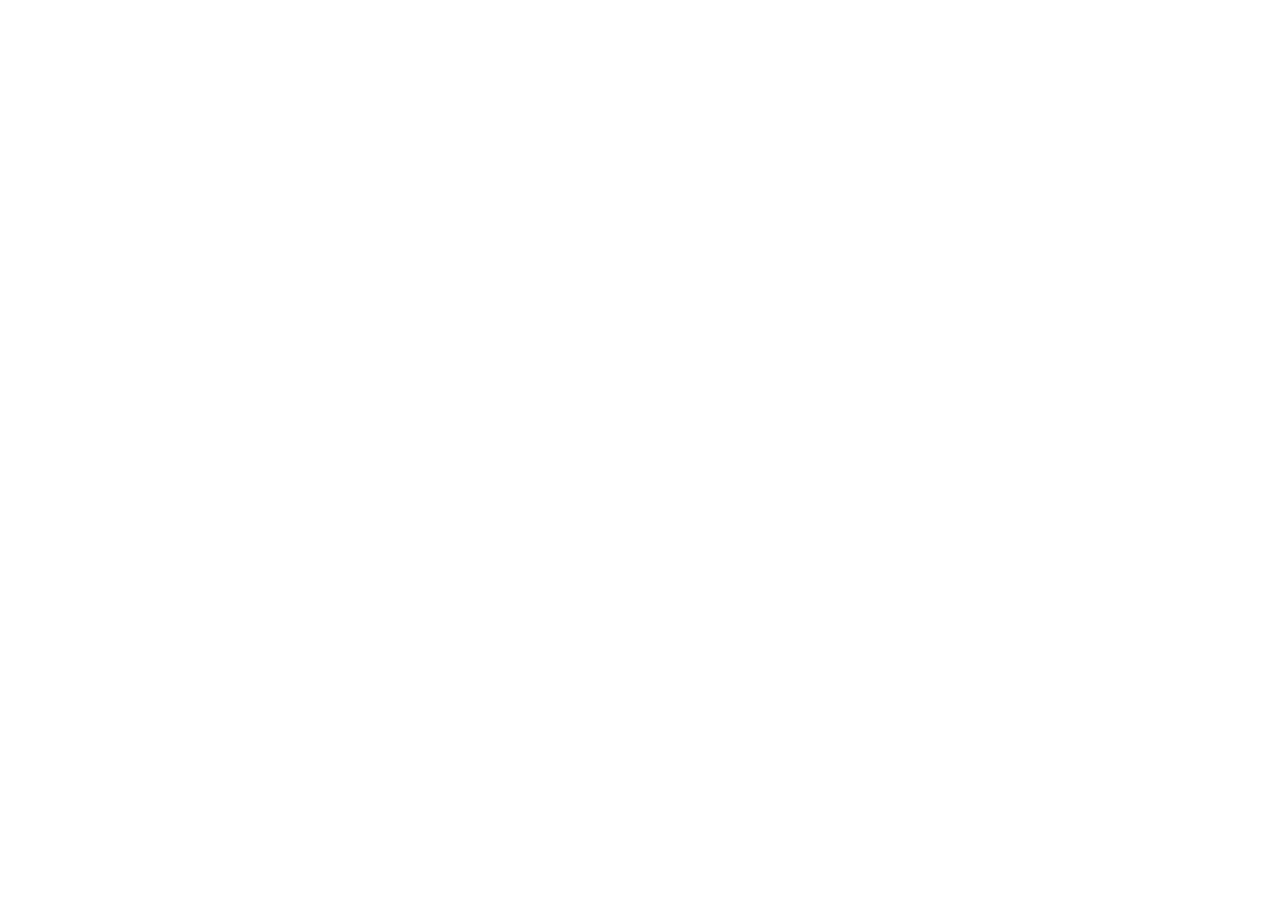
==== index.html @ 561a9028 "Updates" ====
<!doctype html>
<html lang="es">

<head>
    <meta charset="UTF-8" />
    <meta name="viewport" content="width=device-width, initial-scale=1.0" />
    <title>Evento Murcia 2025</title>
    <meta name="description" content="Demo de web para conferencias: speakers, agenda, entradas y mapa." />
    <link rel="icon" type="image/svg+xml" href="/favicon.svg" />
  <script type="module" crossorigin src="/eventos-conf/assets/index-C3f2xNwi.js"></script>
  <link rel="stylesheet" crossorigin href="/eventos-conf/assets/index-CJAf4fSR.css">
</head>

<body class="bg-white text-neutral-900">
    <div id="root"></div>
</body>

</html>
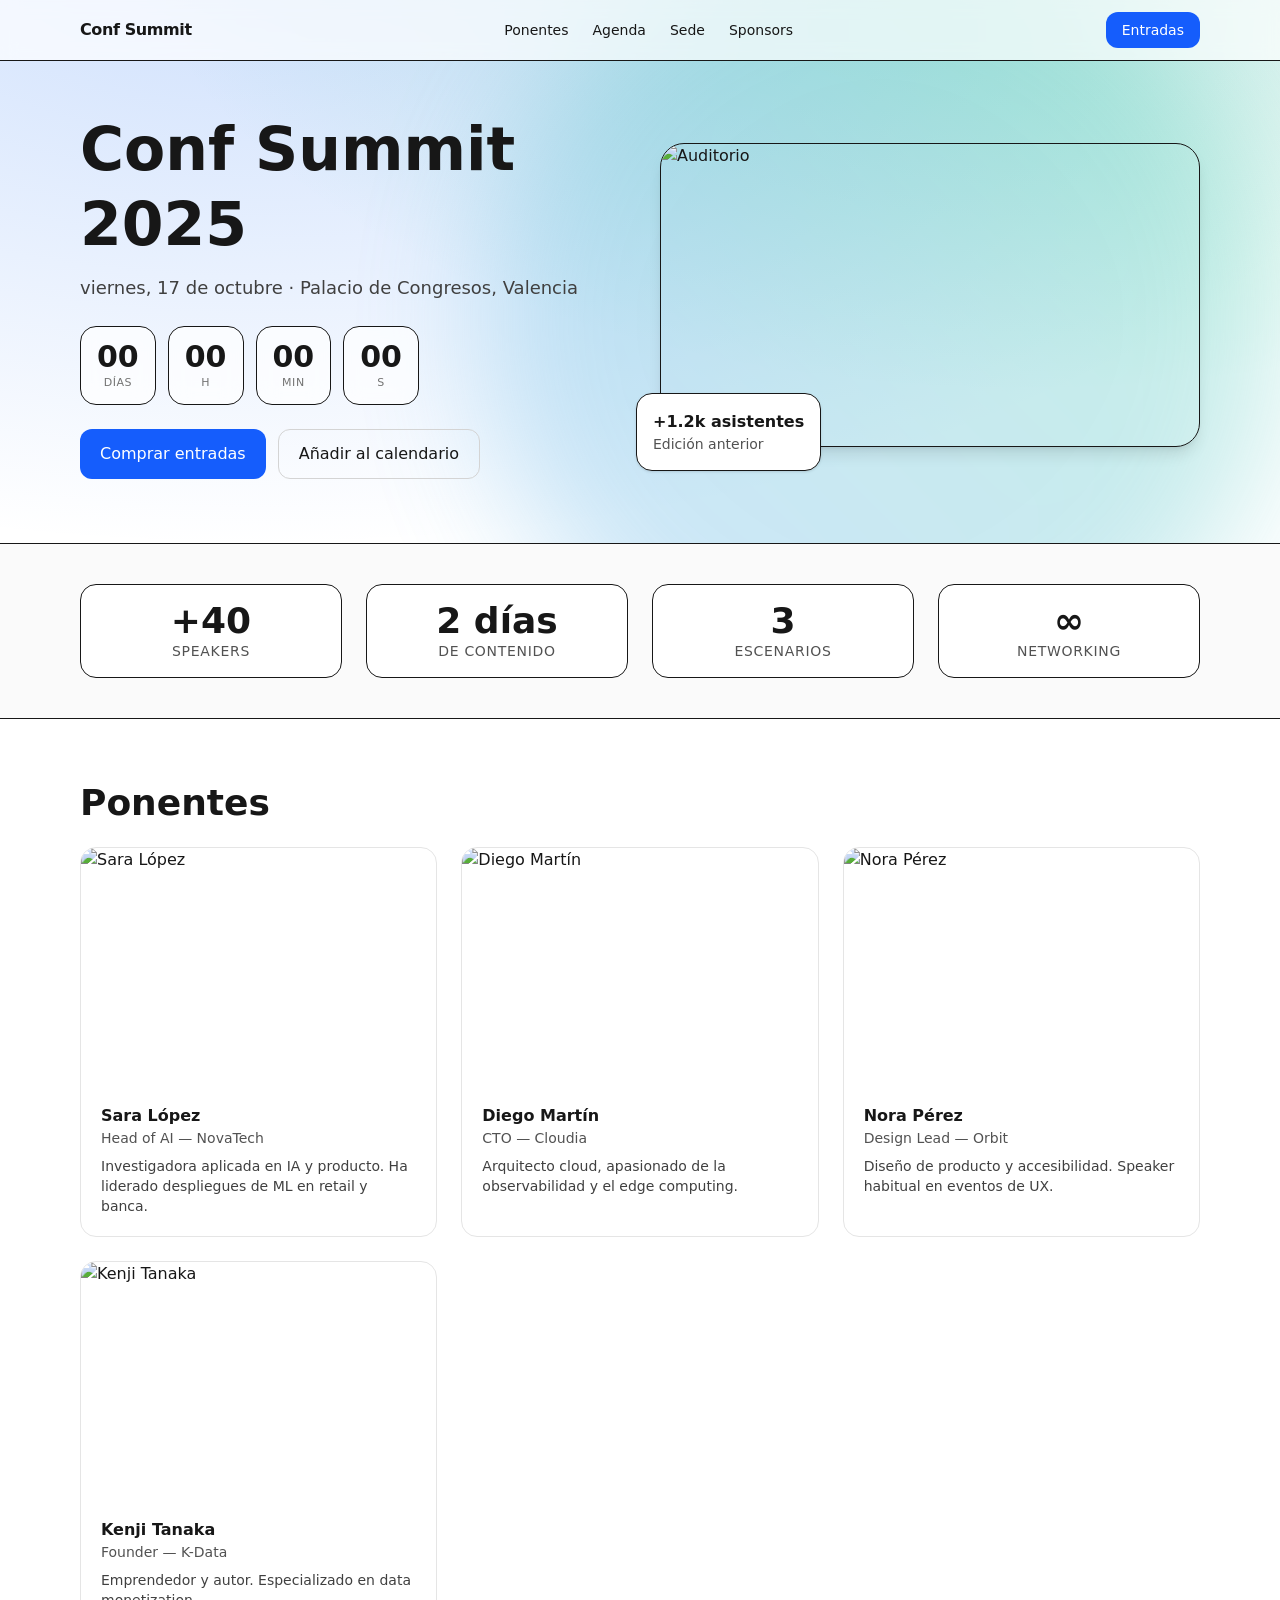
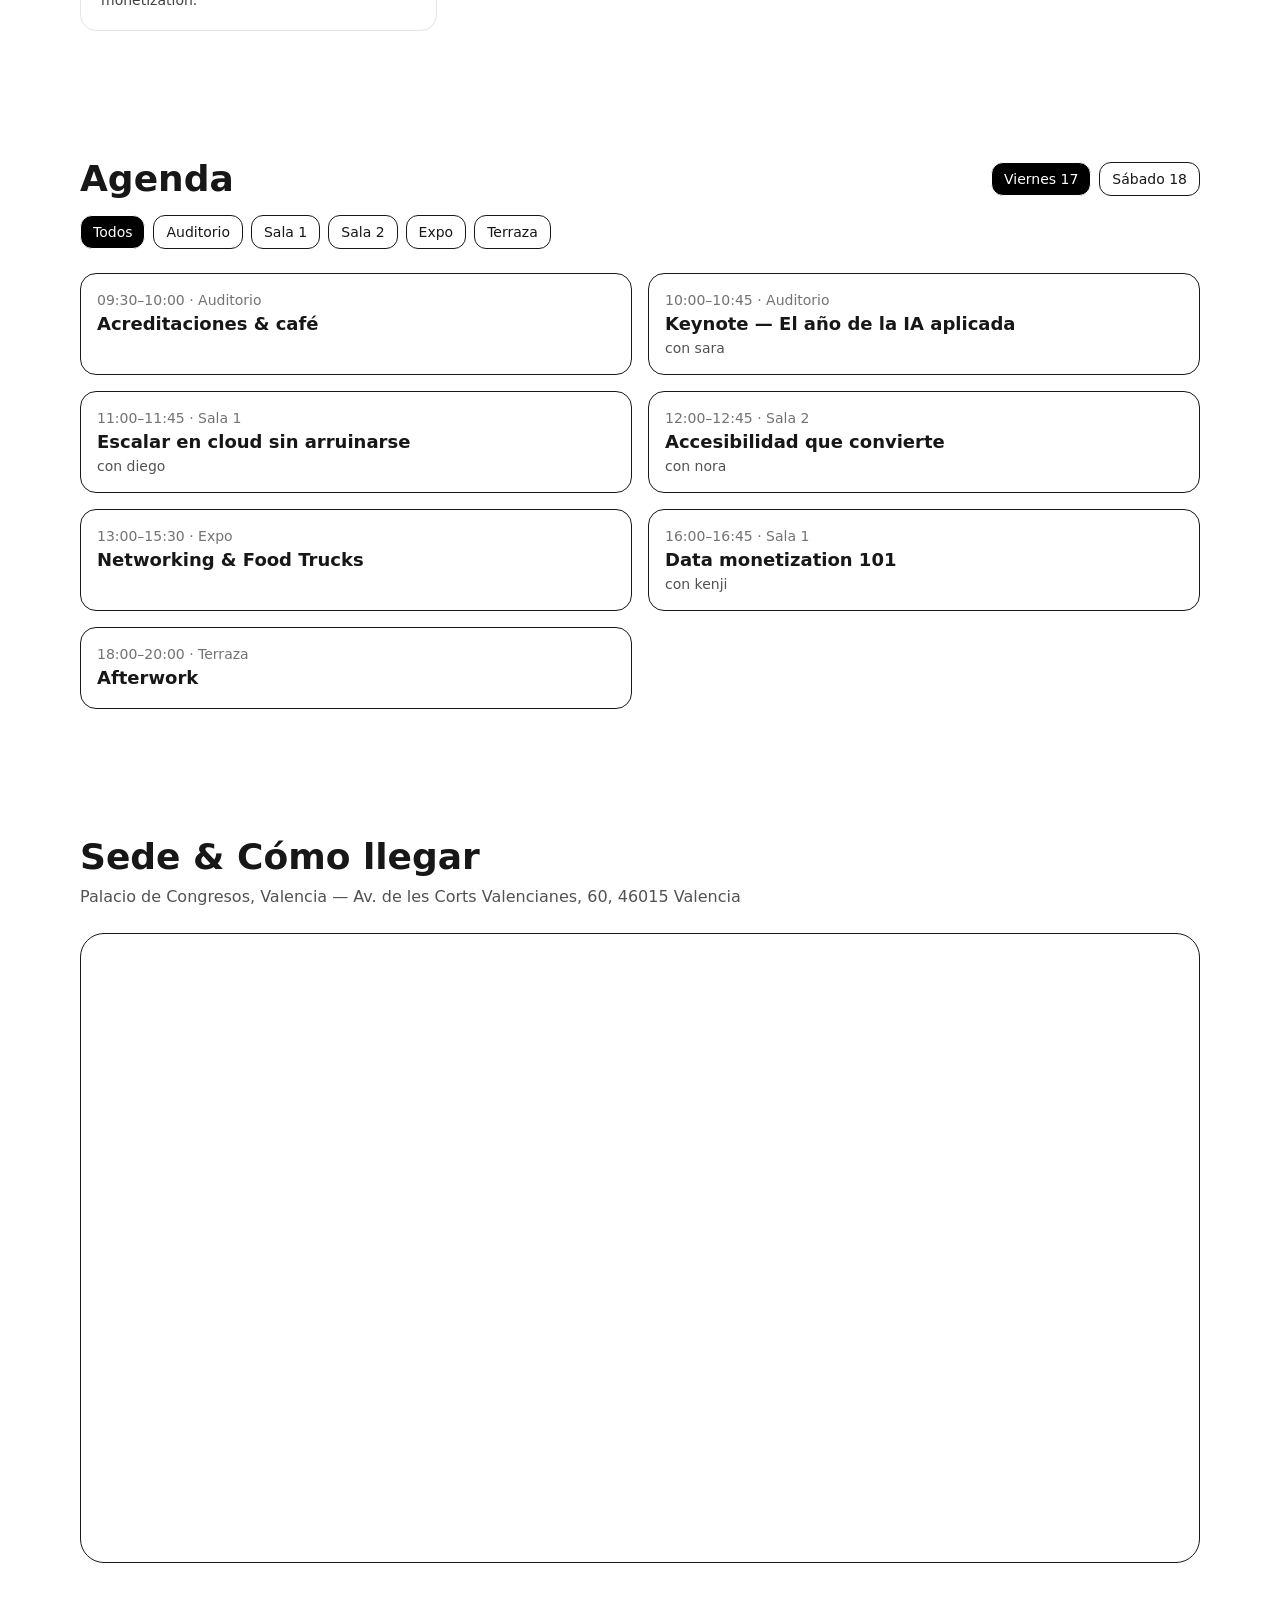
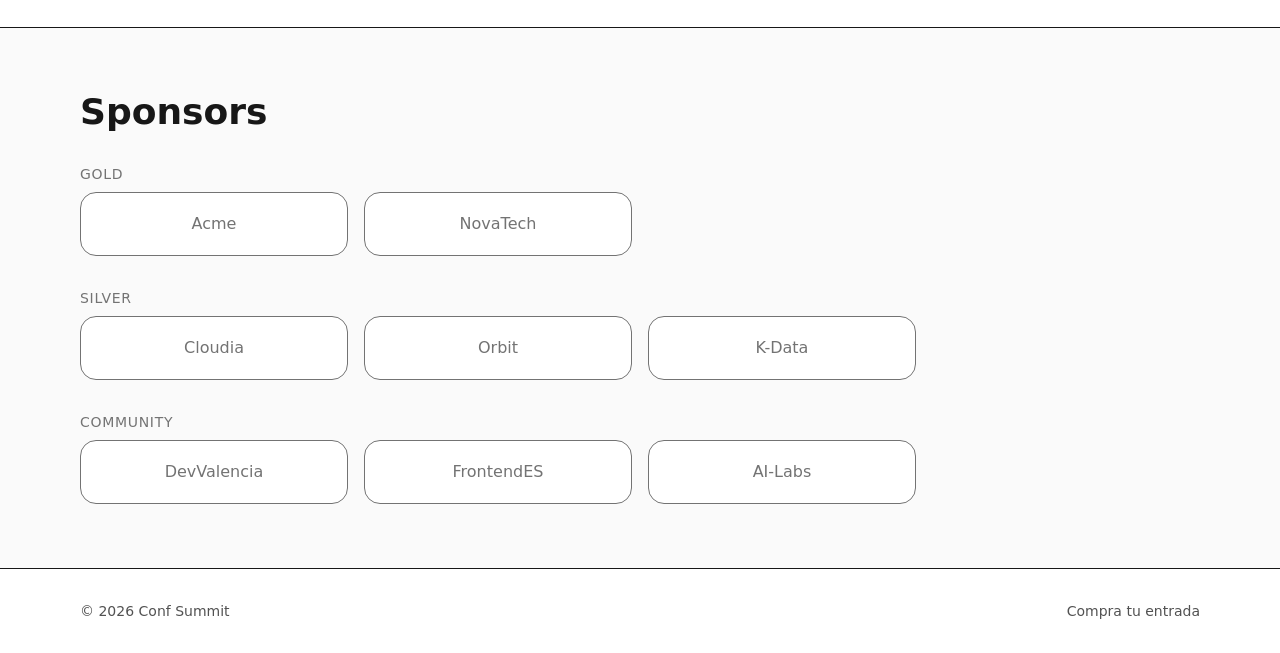
==== commit 90087eb5: "Updates" ====
--- a/index.html
+++ b/index.html
@@ -7,8 +7,8 @@
     <title>Evento Murcia 2025</title>
     <meta name="description" content="Demo de web para conferencias: speakers, agenda, entradas y mapa." />
     <link rel="icon" type="image/svg+xml" href="/favicon.svg" />
-  <script type="module" crossorigin src="/eventos-conf/assets/index-C3f2xNwi.js"></script>
-  <link rel="stylesheet" crossorigin href="/eventos-conf/assets/index-CJAf4fSR.css">
+  <script type="module" crossorigin src="/assets/index-Pb4byWEB.js"></script>
+  <link rel="stylesheet" crossorigin href="/assets/index-CJAf4fSR.css">
 </head>
 
 <body class="bg-white text-neutral-900">
--- a/assets/index-CJAf4fSR.css
+++ b/assets/index-CJAf4fSR.css
@@ -0,0 +1 @@
+/*! tailwindcss v4.1.12 | MIT License | https://tailwindcss.com */@layer properties{@supports (((-webkit-hyphens:none)) and (not (margin-trim:inline))) or ((-moz-orient:inline) and (not (color:rgb(from red r g b)))){*,:before,:after,::backdrop{--tw-space-y-reverse:0;--tw-border-style:solid;--tw-leading:initial;--tw-font-weight:initial;--tw-tracking:initial;--tw-ordinal:initial;--tw-slashed-zero:initial;--tw-numeric-figure:initial;--tw-numeric-spacing:initial;--tw-numeric-fraction:initial;--tw-shadow:0 0 #0000;--tw-shadow-color:initial;--tw-shadow-alpha:100%;--tw-inset-shadow:0 0 #0000;--tw-inset-shadow-color:initial;--tw-inset-shadow-alpha:100%;--tw-ring-color:initial;--tw-ring-shadow:0 0 #0000;--tw-inset-ring-color:initial;--tw-inset-ring-shadow:0 0 #0000;--tw-ring-inset:initial;--tw-ring-offset-width:0px;--tw-ring-offset-color:#fff;--tw-ring-offset-shadow:0 0 #0000;--tw-outline-style:solid;--tw-blur:initial;--tw-brightness:initial;--tw-contrast:initial;--tw-grayscale:initial;--tw-hue-rotate:initial;--tw-invert:initial;--tw-opacity:initial;--tw-saturate:initial;--tw-sepia:initial;--tw-drop-shadow:initial;--tw-drop-shadow-color:initial;--tw-drop-shadow-alpha:100%;--tw-drop-shadow-size:initial;--tw-backdrop-blur:initial;--tw-backdrop-brightness:initial;--tw-backdrop-contrast:initial;--tw-backdrop-grayscale:initial;--tw-backdrop-hue-rotate:initial;--tw-backdrop-invert:initial;--tw-backdrop-opacity:initial;--tw-backdrop-saturate:initial;--tw-backdrop-sepia:initial}}}@layer theme{:root,:host{--font-sans:ui-sans-serif,system-ui,sans-serif,"Apple Color Emoji","Segoe UI Emoji","Segoe UI Symbol","Noto Color Emoji";--font-mono:ui-monospace,SFMono-Regular,Menlo,Monaco,Consolas,"Liberation Mono","Courier New",monospace;--color-emerald-600:oklch(59.6% .145 163.225);--color-emerald-700:oklch(50.8% .118 165.612);--color-blue-600:oklch(54.6% .245 262.881);--color-blue-700:oklch(48.8% .243 264.376);--color-neutral-50:oklch(98.5% 0 0);--color-neutral-100:oklch(97% 0 0);--color-neutral-200:oklch(92.2% 0 0);--color-neutral-300:oklch(87% 0 0);--color-neutral-500:oklch(55.6% 0 0);--color-neutral-600:oklch(43.9% 0 0);--color-neutral-700:oklch(37.1% 0 0);--color-neutral-900:oklch(20.5% 0 0);--color-black:#000;--color-white:#fff;--spacing:.25rem;--container-6xl:72rem;--text-xs:.75rem;--text-xs--line-height:calc(1/.75);--text-sm:.875rem;--text-sm--line-height:calc(1.25/.875);--text-base:1rem;--text-base--line-height: 1.5 ;--text-lg:1.125rem;--text-lg--line-height:calc(1.75/1.125);--text-3xl:1.875rem;--text-3xl--line-height: 1.2 ;--text-4xl:2.25rem;--text-4xl--line-height:calc(2.5/2.25);--text-6xl:3.75rem;--text-6xl--line-height:1;--font-weight-medium:500;--font-weight-semibold:600;--font-weight-extrabold:800;--font-weight-black:900;--tracking-tight:-.025em;--tracking-wider:.05em;--leading-tight:1.25;--radius-xl:.75rem;--radius-2xl:1rem;--radius-3xl:1.5rem;--blur-3xl:64px;--aspect-video:16/9;--default-transition-duration:.15s;--default-transition-timing-function:cubic-bezier(.4,0,.2,1);--default-font-family:var(--font-sans);--default-mono-font-family:var(--font-mono)}}@layer base{*,:after,:before,::backdrop{box-sizing:border-box;border:0 solid;margin:0;padding:0}::file-selector-button{box-sizing:border-box;border:0 solid;margin:0;padding:0}html,:host{-webkit-text-size-adjust:100%;-moz-tab-size:4;tab-size:4;line-height:1.5;font-family:var(--default-font-family,ui-sans-serif,system-ui,sans-serif,"Apple Color Emoji","Segoe UI Emoji","Segoe UI Symbol","Noto Color Emoji");font-feature-settings:var(--default-font-feature-settings,normal);font-variation-settings:var(--default-font-variation-settings,normal);-webkit-tap-highlight-color:transparent}hr{height:0;color:inherit;border-top-width:1px}abbr:where([title]){-webkit-text-decoration:underline dotted;text-decoration:underline dotted}h1,h2,h3,h4,h5,h6{font-size:inherit;font-weight:inherit}a{color:inherit;-webkit-text-decoration:inherit;text-decoration:inherit}b,strong{font-weight:bolder}code,kbd,samp,pre{font-family:var(--default-mono-font-family,ui-monospace,SFMono-Regular,Menlo,Monaco,Consolas,"Liberation Mono","Courier New",monospace);font-feature-settings:var(--default-mono-font-feature-settings,normal);font-variation-settings:var(--default-mono-font-variation-settings,normal);font-size:1em}small{font-size:80%}sub,sup{vertical-align:baseline;font-size:75%;line-height:0;position:relative}sub{bottom:-.25em}sup{top:-.5em}table{text-indent:0;border-color:inherit;border-collapse:collapse}:-moz-focusring{outline:auto}progress{vertical-align:baseline}summary{display:list-item}ol,ul,menu{list-style:none}img,svg,video,canvas,audio,iframe,embed,object{vertical-align:middle;display:block}img,video{max-width:100%;height:auto}button,input,select,optgroup,textarea{font:inherit;font-feature-settings:inherit;font-variation-settings:inherit;letter-spacing:inherit;color:inherit;opacity:1;background-color:#0000;border-radius:0}::file-selector-button{font:inherit;font-feature-settings:inherit;font-variation-settings:inherit;letter-spacing:inherit;color:inherit;opacity:1;background-color:#0000;border-radius:0}:where(select:is([multiple],[size])) optgroup{font-weight:bolder}:where(select:is([multiple],[size])) optgroup option{padding-inline-start:20px}::file-selector-button{margin-inline-end:4px}::placeholder{opacity:1}@supports (not ((-webkit-appearance:-apple-pay-button))) or (contain-intrinsic-size:1px){::placeholder{color:currentColor}@supports (color:color-mix(in lab,red,red)){::placeholder{color:color-mix(in oklab,currentcolor 50%,transparent)}}}textarea{resize:vertical}::-webkit-search-decoration{-webkit-appearance:none}::-webkit-date-and-time-value{min-height:1lh;text-align:inherit}::-webkit-datetime-edit{display:inline-flex}::-webkit-datetime-edit-fields-wrapper{padding:0}::-webkit-datetime-edit{padding-block:0}::-webkit-datetime-edit-year-field{padding-block:0}::-webkit-datetime-edit-month-field{padding-block:0}::-webkit-datetime-edit-day-field{padding-block:0}::-webkit-datetime-edit-hour-field{padding-block:0}::-webkit-datetime-edit-minute-field{padding-block:0}::-webkit-datetime-edit-second-field{padding-block:0}::-webkit-datetime-edit-millisecond-field{padding-block:0}::-webkit-datetime-edit-meridiem-field{padding-block:0}::-webkit-calendar-picker-indicator{line-height:1}:-moz-ui-invalid{box-shadow:none}button,input:where([type=button],[type=reset],[type=submit]){-webkit-appearance:button;-moz-appearance:button;appearance:button}::file-selector-button{-webkit-appearance:button;-moz-appearance:button;appearance:button}::-webkit-inner-spin-button{height:auto}::-webkit-outer-spin-button{height:auto}[hidden]:where(:not([hidden=until-found])){display:none!important}}@layer components;@layer utilities{.visible{visibility:visible}.absolute{position:absolute}.fixed{position:fixed}.relative{position:relative}.sticky{position:sticky}.inset-x-0{inset-inline:calc(var(--spacing)*0)}.-top-20{top:calc(var(--spacing)*-20)}.top-0{top:calc(var(--spacing)*0)}.top-24{top:calc(var(--spacing)*24)}.right-0{right:calc(var(--spacing)*0)}.-bottom-6{bottom:calc(var(--spacing)*-6)}.-left-6{left:calc(var(--spacing)*-6)}.z-50{z-index:50}.mx-auto{margin-inline:auto}.mt-2{margin-top:calc(var(--spacing)*2)}.mt-3{margin-top:calc(var(--spacing)*3)}.mt-4{margin-top:calc(var(--spacing)*4)}.mt-6{margin-top:calc(var(--spacing)*6)}.mt-8{margin-top:calc(var(--spacing)*8)}.mb-1{margin-bottom:calc(var(--spacing)*1)}.mb-6{margin-bottom:calc(var(--spacing)*6)}.line-clamp-3{-webkit-line-clamp:3;-webkit-box-orient:vertical;display:-webkit-box;overflow:hidden}.block{display:block}.flex{display:flex}.grid{display:grid}.hidden{display:none}.inline-flex{display:inline-flex}.aspect-video{aspect-ratio:var(--aspect-video)}.h-16{height:calc(var(--spacing)*16)}.h-40{height:calc(var(--spacing)*40)}.h-60{height:calc(var(--spacing)*60)}.h-\[800px\]{height:800px}.h-full{height:100%}.min-h-screen{min-height:100vh}.w-40{width:calc(var(--spacing)*40)}.w-\[800px\]{width:800px}.w-fit{width:fit-content}.w-full{width:100%}.max-w-6xl{max-width:var(--container-6xl)}.cursor-pointer{cursor:pointer}.resize{resize:both}.grid-cols-2{grid-template-columns:repeat(2,minmax(0,1fr))}.grid-cols-4{grid-template-columns:repeat(4,minmax(0,1fr))}.flex-col{flex-direction:column}.flex-wrap{flex-wrap:wrap}.items-center{align-items:center}.justify-between{justify-content:space-between}.justify-center{justify-content:center}.gap-2{gap:calc(var(--spacing)*2)}.gap-3{gap:calc(var(--spacing)*3)}.gap-4{gap:calc(var(--spacing)*4)}.gap-6{gap:calc(var(--spacing)*6)}.gap-10{gap:calc(var(--spacing)*10)}:where(.space-y-1>:not(:last-child)){--tw-space-y-reverse:0;margin-block-start:calc(calc(var(--spacing)*1)*var(--tw-space-y-reverse));margin-block-end:calc(calc(var(--spacing)*1)*calc(1 - var(--tw-space-y-reverse)))}.overflow-hidden{overflow:hidden}.overflow-x-auto{overflow-x:auto}.rounded-2xl{border-radius:var(--radius-2xl)}.rounded-3xl{border-radius:var(--radius-3xl)}.rounded-full{border-radius:3.40282e38px}.rounded-xl{border-radius:var(--radius-xl)}.border{border-style:var(--tw-border-style);border-width:1px}.border-y{border-block-style:var(--tw-border-style);border-block-width:1px}.border-t{border-top-style:var(--tw-border-style);border-top-width:1px}.border-b{border-bottom-style:var(--tw-border-style);border-bottom-width:1px}.border-neutral-200{border-color:var(--color-neutral-200)}.border-neutral-300{border-color:var(--color-neutral-300)}.bg-black{background-color:var(--color-black)}.bg-blue-600{background-color:var(--color-blue-600)}.bg-emerald-600{background-color:var(--color-emerald-600)}.bg-neutral-50{background-color:var(--color-neutral-50)}.bg-white{background-color:var(--color-white)}.bg-white\/70{background-color:#ffffffb3}@supports (color:color-mix(in lab,red,red)){.bg-white\/70{background-color:color-mix(in oklab,var(--color-white)70%,transparent)}}.object-contain{object-fit:contain}.object-cover{object-fit:cover}.p-4{padding:calc(var(--spacing)*4)}.p-6{padding:calc(var(--spacing)*6)}.px-3{padding-inline:calc(var(--spacing)*3)}.px-4{padding-inline:calc(var(--spacing)*4)}.px-5{padding-inline:calc(var(--spacing)*5)}.py-1\.5{padding-block:calc(var(--spacing)*1.5)}.py-2{padding-block:calc(var(--spacing)*2)}.py-3{padding-block:calc(var(--spacing)*3)}.py-8{padding-block:calc(var(--spacing)*8)}.py-10{padding-block:calc(var(--spacing)*10)}.py-16{padding-block:calc(var(--spacing)*16)}.pt-4{padding-top:calc(var(--spacing)*4)}.pt-5{padding-top:calc(var(--spacing)*5)}.pt-16{padding-top:calc(var(--spacing)*16)}.pt-28{padding-top:calc(var(--spacing)*28)}.pb-5{padding-bottom:calc(var(--spacing)*5)}.pb-16{padding-bottom:calc(var(--spacing)*16)}.text-center{text-align:center}.text-3xl{font-size:var(--text-3xl);line-height:var(--tw-leading,var(--text-3xl--line-height))}.text-4xl{font-size:var(--text-4xl);line-height:var(--tw-leading,var(--text-4xl--line-height))}.text-base{font-size:var(--text-base);line-height:var(--tw-leading,var(--text-base--line-height))}.text-lg{font-size:var(--text-lg);line-height:var(--tw-leading,var(--text-lg--line-height))}.text-sm{font-size:var(--text-sm);line-height:var(--tw-leading,var(--text-sm--line-height))}.text-xs{font-size:var(--text-xs);line-height:var(--tw-leading,var(--text-xs--line-height))}.text-\[11px\]{font-size:11px}.leading-tight{--tw-leading:var(--leading-tight);line-height:var(--leading-tight)}.font-black{--tw-font-weight:var(--font-weight-black);font-weight:var(--font-weight-black)}.font-extrabold{--tw-font-weight:var(--font-weight-extrabold);font-weight:var(--font-weight-extrabold)}.font-medium{--tw-font-weight:var(--font-weight-medium);font-weight:var(--font-weight-medium)}.font-semibold{--tw-font-weight:var(--font-weight-semibold);font-weight:var(--font-weight-semibold)}.tracking-tight{--tw-tracking:var(--tracking-tight);letter-spacing:var(--tracking-tight)}.tracking-wider{--tw-tracking:var(--tracking-wider);letter-spacing:var(--tracking-wider)}.break-all{word-break:break-all}.text-neutral-500{color:var(--color-neutral-500)}.text-neutral-600{color:var(--color-neutral-600)}.text-neutral-700{color:var(--color-neutral-700)}.text-neutral-900{color:var(--color-neutral-900)}.text-white{color:var(--color-white)}.uppercase{text-transform:uppercase}.tabular-nums{--tw-numeric-spacing:tabular-nums;font-variant-numeric:var(--tw-ordinal,)var(--tw-slashed-zero,)var(--tw-numeric-figure,)var(--tw-numeric-spacing,)var(--tw-numeric-fraction,)}.opacity-30{opacity:.3}.opacity-80{opacity:.8}.shadow{--tw-shadow:0 1px 3px 0 var(--tw-shadow-color,#0000001a),0 1px 2px -1px var(--tw-shadow-color,#0000001a);box-shadow:var(--tw-inset-shadow),var(--tw-inset-ring-shadow),var(--tw-ring-offset-shadow),var(--tw-ring-shadow),var(--tw-shadow)}.shadow-lg{--tw-shadow:0 10px 15px -3px var(--tw-shadow-color,#0000001a),0 4px 6px -4px var(--tw-shadow-color,#0000001a);box-shadow:var(--tw-inset-shadow),var(--tw-inset-ring-shadow),var(--tw-ring-offset-shadow),var(--tw-ring-shadow),var(--tw-shadow)}.outline{outline-style:var(--tw-outline-style);outline-width:1px}.blur{--tw-blur:blur(8px);filter:var(--tw-blur,)var(--tw-brightness,)var(--tw-contrast,)var(--tw-grayscale,)var(--tw-hue-rotate,)var(--tw-invert,)var(--tw-saturate,)var(--tw-sepia,)var(--tw-drop-shadow,)}.blur-3xl{--tw-blur:blur(var(--blur-3xl));filter:var(--tw-blur,)var(--tw-brightness,)var(--tw-contrast,)var(--tw-grayscale,)var(--tw-hue-rotate,)var(--tw-invert,)var(--tw-saturate,)var(--tw-sepia,)var(--tw-drop-shadow,)}.backdrop-blur{--tw-backdrop-blur:blur(8px);-webkit-backdrop-filter:var(--tw-backdrop-blur,)var(--tw-backdrop-brightness,)var(--tw-backdrop-contrast,)var(--tw-backdrop-grayscale,)var(--tw-backdrop-hue-rotate,)var(--tw-backdrop-invert,)var(--tw-backdrop-opacity,)var(--tw-backdrop-saturate,)var(--tw-backdrop-sepia,);backdrop-filter:var(--tw-backdrop-blur,)var(--tw-backdrop-brightness,)var(--tw-backdrop-contrast,)var(--tw-backdrop-grayscale,)var(--tw-backdrop-hue-rotate,)var(--tw-backdrop-invert,)var(--tw-backdrop-opacity,)var(--tw-backdrop-saturate,)var(--tw-backdrop-sepia,)}.transition{transition-property:color,background-color,border-color,outline-color,text-decoration-color,fill,stroke,--tw-gradient-from,--tw-gradient-via,--tw-gradient-to,opacity,box-shadow,transform,translate,scale,rotate,filter,-webkit-backdrop-filter,backdrop-filter,display,visibility,content-visibility,overlay,pointer-events;transition-timing-function:var(--tw-ease,var(--default-transition-timing-function));transition-duration:var(--tw-duration,var(--default-transition-duration))}.transition\!{transition-property:color,background-color,border-color,outline-color,text-decoration-color,fill,stroke,--tw-gradient-from,--tw-gradient-via,--tw-gradient-to,opacity,box-shadow,transform,translate,scale,rotate,filter,-webkit-backdrop-filter,backdrop-filter,display,visibility,content-visibility,overlay,pointer-events!important;transition-timing-function:var(--tw-ease,var(--default-transition-timing-function))!important;transition-duration:var(--tw-duration,var(--default-transition-duration))!important}@media (hover:hover){.hover\:bg-blue-700:hover{background-color:var(--color-blue-700)}.hover\:bg-emerald-700:hover{background-color:var(--color-emerald-700)}.hover\:bg-neutral-50:hover{background-color:var(--color-neutral-50)}.hover\:bg-neutral-100:hover{background-color:var(--color-neutral-100)}.hover\:underline:hover{text-decoration-line:underline}.hover\:opacity-70:hover{opacity:.7}.hover\:opacity-90:hover{opacity:.9}.hover\:shadow:hover{--tw-shadow:0 1px 3px 0 var(--tw-shadow-color,#0000001a),0 1px 2px -1px var(--tw-shadow-color,#0000001a);box-shadow:var(--tw-inset-shadow),var(--tw-inset-ring-shadow),var(--tw-ring-offset-shadow),var(--tw-ring-shadow),var(--tw-shadow)}}.focus\:ring-2:focus{--tw-ring-shadow:var(--tw-ring-inset,)0 0 0 calc(2px + var(--tw-ring-offset-width))var(--tw-ring-color,currentcolor);box-shadow:var(--tw-inset-shadow),var(--tw-inset-ring-shadow),var(--tw-ring-offset-shadow),var(--tw-ring-shadow),var(--tw-shadow)}.focus\:ring-black:focus{--tw-ring-color:var(--color-black)}.focus\:ring-blue-600:focus{--tw-ring-color:var(--color-blue-600)}.focus\:ring-emerald-600:focus{--tw-ring-color:var(--color-emerald-600)}.focus\:ring-neutral-300:focus{--tw-ring-color:var(--color-neutral-300)}.focus\:ring-offset-2:focus{--tw-ring-offset-width:2px;--tw-ring-offset-shadow:var(--tw-ring-inset,)0 0 0 var(--tw-ring-offset-width)var(--tw-ring-offset-color)}.focus\:outline-none:focus{--tw-outline-style:none;outline-style:none}@media (min-width:40rem){.sm\:col-span-2{grid-column:span 2/span 2}.sm\:grid-cols-2{grid-template-columns:repeat(2,minmax(0,1fr))}}@media (min-width:48rem){.md\:flex{display:flex}.md\:grid-cols-2{grid-template-columns:repeat(2,minmax(0,1fr))}.md\:grid-cols-3{grid-template-columns:repeat(3,minmax(0,1fr))}.md\:grid-cols-4{grid-template-columns:repeat(4,minmax(0,1fr))}.md\:flex-row{flex-direction:row}.md\:text-4xl{font-size:var(--text-4xl);line-height:var(--tw-leading,var(--text-4xl--line-height))}.md\:text-6xl{font-size:var(--text-6xl);line-height:var(--tw-leading,var(--text-6xl--line-height))}}@media (min-width:64rem){.lg\:col-span-2{grid-column:span 2/span 2}.lg\:grid-cols-3{grid-template-columns:repeat(3,minmax(0,1fr))}}}html,body,#root{height:100%}.hero-gradient{background:radial-gradient(1200px 600px at 20% -10%,#3b82f640,#0000),radial-gradient(900px 500px at 80% -20%,#10b98140,#0000)}.glass{-webkit-backdrop-filter:blur(10px);backdrop-filter:blur(10px);background:#ffffffb3}.prose{line-height:1.75}.prose h2,.prose h3{font-weight:800}@property --tw-space-y-reverse{syntax:"*";inherits:false;initial-value:0}@property --tw-border-style{syntax:"*";inherits:false;initial-value:solid}@property --tw-leading{syntax:"*";inherits:false}@property --tw-font-weight{syntax:"*";inherits:false}@property --tw-tracking{syntax:"*";inherits:false}@property --tw-ordinal{syntax:"*";inherits:false}@property --tw-slashed-zero{syntax:"*";inherits:false}@property --tw-numeric-figure{syntax:"*";inherits:false}@property --tw-numeric-spacing{syntax:"*";inherits:false}@property --tw-numeric-fraction{syntax:"*";inherits:false}@property --tw-shadow{syntax:"*";inherits:false;initial-value:0 0 #0000}@property --tw-shadow-color{syntax:"*";inherits:false}@property --tw-shadow-alpha{syntax:"<percentage>";inherits:false;initial-value:100%}@property --tw-inset-shadow{syntax:"*";inherits:false;initial-value:0 0 #0000}@property --tw-inset-shadow-color{syntax:"*";inherits:false}@property --tw-inset-shadow-alpha{syntax:"<percentage>";inherits:false;initial-value:100%}@property --tw-ring-color{syntax:"*";inherits:false}@property --tw-ring-shadow{syntax:"*";inherits:false;initial-value:0 0 #0000}@property --tw-inset-ring-color{syntax:"*";inherits:false}@property --tw-inset-ring-shadow{syntax:"*";inherits:false;initial-value:0 0 #0000}@property --tw-ring-inset{syntax:"*";inherits:false}@property --tw-ring-offset-width{syntax:"<length>";inherits:false;initial-value:0}@property --tw-ring-offset-color{syntax:"*";inherits:false;initial-value:#fff}@property --tw-ring-offset-shadow{syntax:"*";inherits:false;initial-value:0 0 #0000}@property --tw-outline-style{syntax:"*";inherits:false;initial-value:solid}@property --tw-blur{syntax:"*";inherits:false}@property --tw-brightness{syntax:"*";inherits:false}@property --tw-contrast{syntax:"*";inherits:false}@property --tw-grayscale{syntax:"*";inherits:false}@property --tw-hue-rotate{syntax:"*";inherits:false}@property --tw-invert{syntax:"*";inherits:false}@property --tw-opacity{syntax:"*";inherits:false}@property --tw-saturate{syntax:"*";inherits:false}@property --tw-sepia{syntax:"*";inherits:false}@property --tw-drop-shadow{syntax:"*";inherits:false}@property --tw-drop-shadow-color{syntax:"*";inherits:false}@property --tw-drop-shadow-alpha{syntax:"<percentage>";inherits:false;initial-value:100%}@property --tw-drop-shadow-size{syntax:"*";inherits:false}@property --tw-backdrop-blur{syntax:"*";inherits:false}@property --tw-backdrop-brightness{syntax:"*";inherits:false}@property --tw-backdrop-contrast{syntax:"*";inherits:false}@property --tw-backdrop-grayscale{syntax:"*";inherits:false}@property --tw-backdrop-hue-rotate{syntax:"*";inherits:false}@property --tw-backdrop-invert{syntax:"*";inherits:false}@property --tw-backdrop-opacity{syntax:"*";inherits:false}@property --tw-backdrop-saturate{syntax:"*";inherits:false}@property --tw-backdrop-sepia{syntax:"*";inherits:false}
